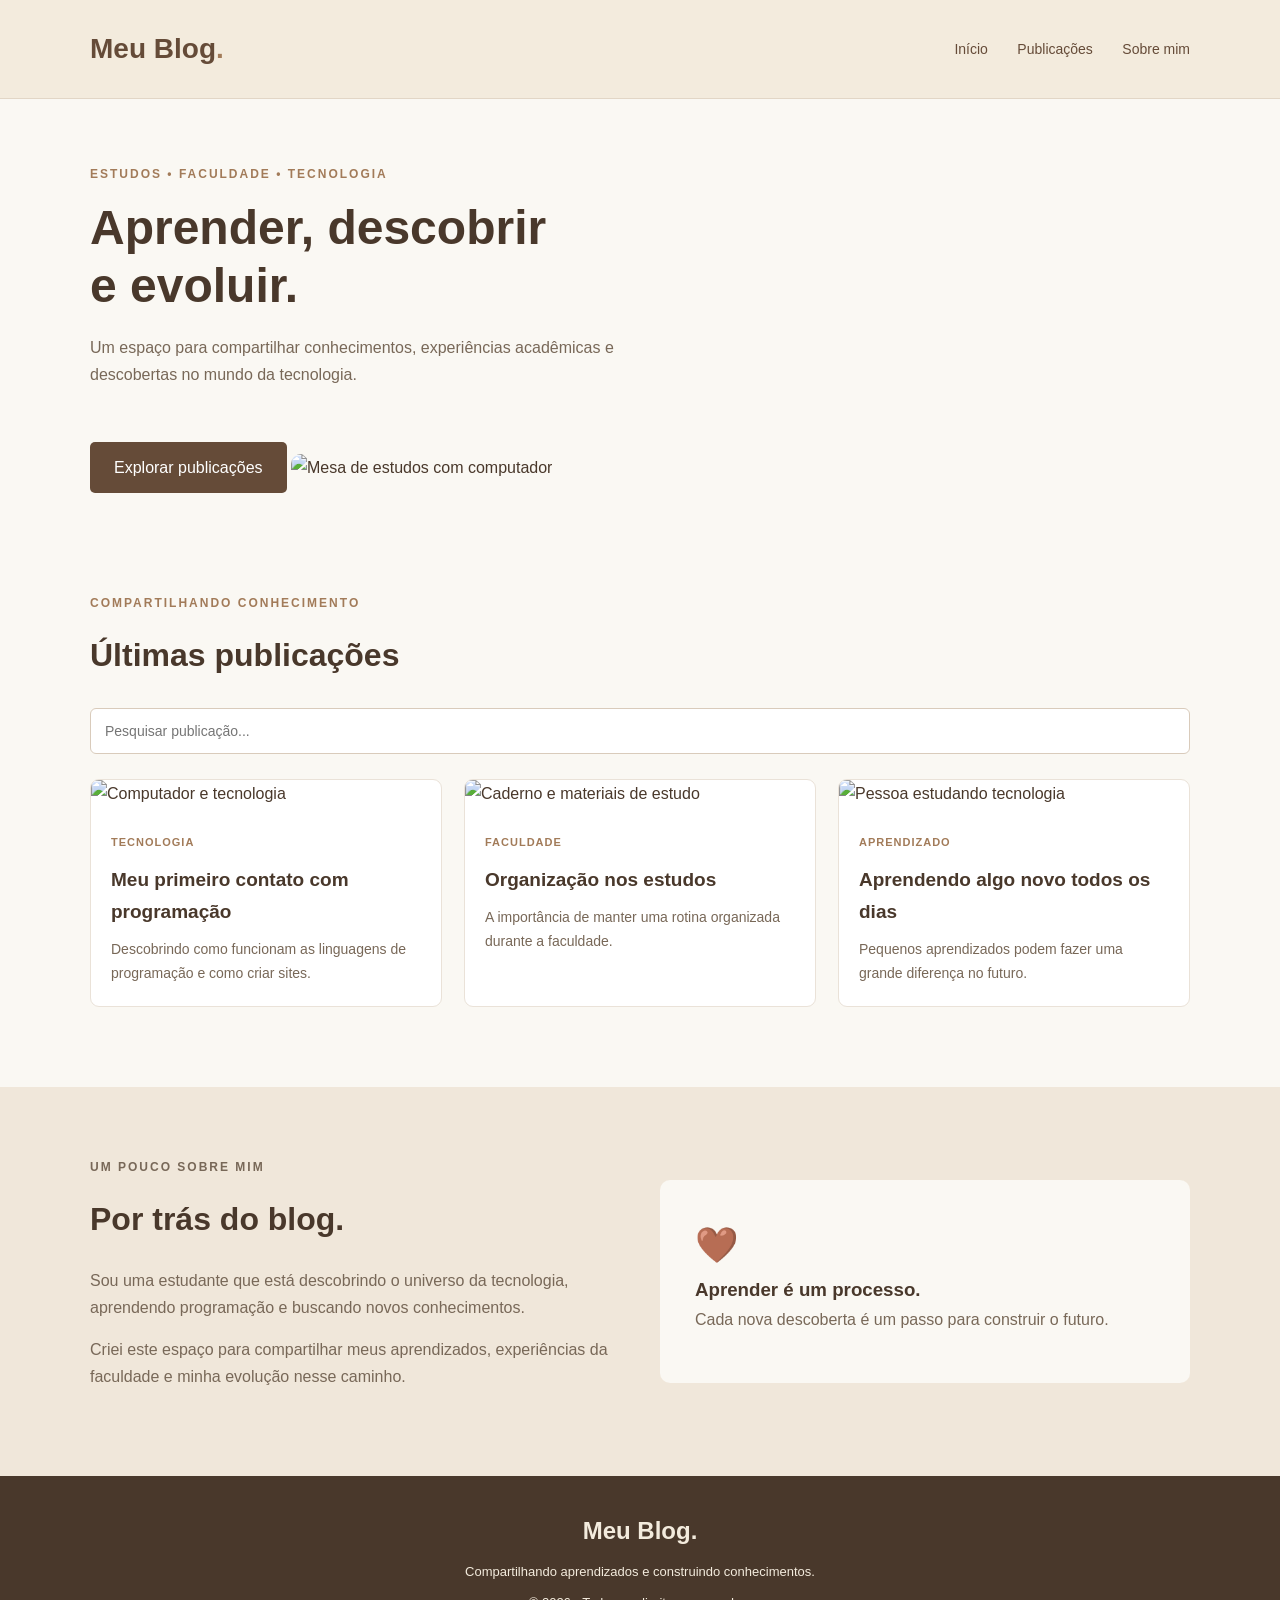
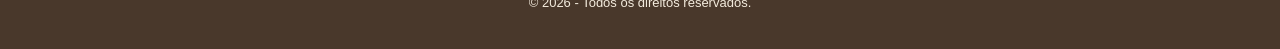
==== index (9).html @ 583e28aa "Add files via upload" ====
<!DOCTYPE html>
<html lang="pt-br">

<head>
    <meta charset="UTF-8">
    <meta name="viewport" content="width=device-width, initial-scale=1.0">

    <title>Meu Blog | Estudos e Tecnologia</title>

    <link rel="stylesheet" href="/style (2).css">
</head>

<body>

    <!-- CABEÇALHO -->
    <header>
        <div class="container menu">
            <h1>Meu Blog<span>.</span></h1>

            <nav>
                <a href="#inicio">Início</a>
                <a href="#publicacoes">Publicações</a>
                <a href="#sobre">Sobre mim</a>
            </nav>
        </div>
    </header>

    <main>

        <!-- APRESENTAÇÃO -->
        <section id="inicio" class="hero container">

            <p class="subtitulo">
                ESTUDOS • FACULDADE • TECNOLOGIA
            </p>

            <h2>
                Aprender, descobrir
                <br>
                e evoluir.
            </h2>

            <p class="descricao">
                Um espaço para compartilhar conhecimentos,
                experiências acadêmicas e descobertas
                no mundo da tecnologia.
            </p>

            <a href="#publicacoes" class="botao">
                Explorar publicações
            </a>

            <img
                src="https://images.unsplash.com/photo-1498050108023-c5249f4df085?w=1200"
                alt="Mesa de estudos com computador"
                class="imagem-capa"
            >

        </section>

        <!-- PUBLICAÇÕES -->
        <section id="publicacoes" class="container publicacoes">

            <div class="titulo-secao">
                <p class="subtitulo">COMPARTILHANDO CONHECIMENTO</p>
                <h2>Últimas publicações</h2>
            </div>

            <input
                type="text"
                id="pesquisa"
                placeholder="Pesquisar publicação..."
            >

            <div class="lista-posts">

                <article class="post">
                    <img
                        src="https://images.unsplash.com/photo-1516321318423-f06f85e504b3?w=800"
                        alt="Computador e tecnologia"
                    >

                    <div class="conteudo-post">
                        <span>TECNOLOGIA</span>
                        <h3>Meu primeiro contato com programação</h3>
                        <p>
                            Descobrindo como funcionam as linguagens
                            de programação e como criar sites.
                        </p>
                    </div>
                </article>

                <article class="post">
                    <img
                        src="https://images.unsplash.com/photo-1434030216411-0b793f4b4173?w=800"
                        alt="Caderno e materiais de estudo"
                    >

                    <div class="conteudo-post">
                        <span>FACULDADE</span>
                        <h3>Organização nos estudos</h3>
                        <p>
                            A importância de manter uma rotina
                            organizada durante a faculdade.
                        </p>
                    </div>
                </article>

                <article class="post">
                    <img
                        src="https://images.unsplash.com/photo-1516321497487-e288fb19713f?w=800"
                        alt="Pessoa estudando tecnologia"
                    >

                    <div class="conteudo-post">
                        <span>APRENDIZADO</span>
                        <h3>Aprendendo algo novo todos os dias</h3>
                        <p>
                            Pequenos aprendizados podem fazer
                            uma grande diferença no futuro.
                        </p>
                    </div>
                </article>

            </div>

            <p id="mensagem-vazia">
                Nenhuma publicação encontrada.
            </p>

        </section>

        <!-- SOBRE MIM -->
        <section id="sobre" class="sobre">

            <div class="container sobre-conteudo">

                <div>
                    <p class="subtitulo">UM POUCO SOBRE MIM</p>

                    <h2>Por trás do blog.</h2>

                    <p>
                        Sou uma estudante que está descobrindo
                        o universo da tecnologia, aprendendo
                        programação e buscando novos conhecimentos.
                    </p>

                    <p>
                        Criei este espaço para compartilhar
                        meus aprendizados, experiências da faculdade
                        e minha evolução nesse caminho.
                    </p>
                </div>

                <div class="sobre-destaque">
                    <span>🤎</span>
                    <h3>Aprender é um processo.</h3>
                    <p>
                        Cada nova descoberta é um passo
                        para construir o futuro.
                    </p>
                </div>

            </div>

        </section>
        

    </main>

    <!-- RODAPÉ -->
    <footer>
        <h2>Meu Blog.</h2>
        <p>Compartilhando aprendizados e construindo conhecimentos.</p>
        <p>© 2026 - Todos os direitos reservados.</p>
    </footer>

    <script src="/script.js"></script>

</body>
</html>
---- style (2).css ----
/* CONFIGURAÇÕES GERAIS */

* {
    margin: 0;
    padding: 0;
    box-sizing: border-box;
    scroll-behavior: smooth;
}

body {
    font-family: Arial, sans-serif;
    background-color: #FAF8F3;
    color: #49382B;
    line-height: 1.7;
}

.container {
    width: 90%;
    max-width: 1100px;
    margin: auto;
}

/* CABEÇALHO */

header {
    background-color: #F3EBDD;
    padding: 25px 0;
    border-bottom: 1px solid #E2D6C6;
}

.menu {
    display: flex;
    justify-content: space-between;
    align-items: center;
}

.menu h1 {
    font-size: 28px;
    color: #654B38;
}

.menu h1 span {
    color: #A27B59;
}

nav a {
    text-decoration: none;
    color: #654B38;
    margin-left: 25px;
    font-size: 14px;
}

nav a:hover {
    color: #A27B59;
}

/* APRESENTAÇÃO */

.hero {
    padding-top: 65px;
    padding-bottom: 60px;
}

.subtitulo {
    color: #A27B59;
    font-size: 12px;
    font-weight: bold;
    letter-spacing: 2px;
    margin-bottom: 15px;
}

.hero h2 {
    font-size: 48px;
    line-height: 1.2;
    color: #49382B;
    margin-bottom: 20px;
}

.descricao {
    max-width: 550px;
    color: #786858;
    margin-bottom: 25px;
}

.botao {
    display: inline-block;
    background-color: #654B38;
    color: white;
    padding: 12px 24px;
    border-radius: 5px;
    text-decoration: none;
    transition: 0.3s;
}

.botao:hover {
    background-color: #947354;
}

.imagem-capa {
    width: 100%;
    height: 350px;
    object-fit: cover;
    border-radius: 10px;
    margin-top: 40px;
}

/* PUBLICAÇÕES */

.publicacoes {
    padding-top: 40px;
    padding-bottom: 80px;
}

.titulo-secao {
    margin-bottom: 25px;
}

.titulo-secao h2 {
    font-size: 32px;
}

#pesquisa {
    width: 100%;
    padding: 14px;
    border: 1px solid #D9CBBB;
    border-radius: 6px;
    background-color: white;
    margin-bottom: 25px;
    font-size: 14px;
}

.lista-posts {
    display: grid;
    grid-template-columns: repeat(3, 1fr);
    gap: 22px;
}

.post {
    background-color: #FFFFFF;
    border: 1px solid #EAE2D8;
    border-radius: 9px;
    overflow: hidden;
    transition: 0.3s;
}

.post:hover {
    transform: translateY(-5px);
}

.post img {
    width: 100%;
    height: 180px;
    object-fit: cover;
}

.conteudo-post {
    padding: 20px;
}

.conteudo-post span {
    color: #A27B59;
    font-size: 11px;
    font-weight: bold;
    letter-spacing: 1px;
}

.conteudo-post h3 {
    margin: 10px 0;
    font-size: 19px;
}

.conteudo-post p {
    color: #786858;
    font-size: 14px;
}

#mensagem-vazia {
    display: none;
    color: #786858;
    padding: 20px 0;
}

/* SOBRE MIM */

.sobre {
    background-color: #F0E7DA;
    padding: 70px 0;
}

.sobre-conteudo {
    display: grid;
    grid-template-columns: 1fr 1fr;
    gap: 40px;
    align-items: center;
}

.sobre h2 {
    font-size: 32px;
    margin-bottom: 20px;
}

.sobre p {
    color: #786858;
    margin-bottom: 15px;
}

.sobre-destaque {
    background-color: #FAF8F3;
    padding: 35px;
    border-radius: 10px;
}

.sobre-destaque span {
    font-size: 35px;
}

/* RODAPÉ */

footer {
    background-color: #49382B;
    color: #F3EBDD;
    text-align: center;
    padding: 35px 20px;
}

footer h2 {
    margin-bottom: 10px;
}

footer p {
    font-size: 13px;
    margin-top: 8px;
}

/* RESPONSIVIDADE */

@media (max-width: 750px) {

    .menu {
        flex-direction: column;
        gap: 15px;
    }

    nav a {
        margin: 8px;
    }

    .hero h2 {
        font-size: 36px;
    }

    .lista-posts {
        grid-template-columns: 1fr;
    }

    .sobre-conteudo {
        grid-template-columns: 1fr;
    }

    .imagem-capa {
        height: 230px;
    }
}

/* FORMULÁRIO DE PUBLICAÇÃO */

.formulario-blog {
    background-color: #F3EBDD;
    padding: 25px;
    border-radius: 10px;
    margin-bottom: 30px;
    border: 1px solid #E2D6C6;
}

.formulario-blog h3 {
    margin-bottom: 20px;
}

#form-blog {
    display: flex;
    flex-direction: column;
    gap: 12px;
}

#form-blog input,
#form-blog textarea {
    width: 100%;
    padding: 13px;
    border: 1px solid #D9CBBB;
    border-radius: 6px;
    font-family: Arial, sans-serif;
    font-size: 14px;
}

#form-blog textarea {
    min-height: 100px;
    resize: vertical;
}

#form-blog button {
    padding: 12px;
    border: none;
    border-radius: 5px;
    cursor: pointer;
    background-color: #654B38;
    color: white;
    transition: 0.3s;
}

#form-blog button:hover {
    background-color: #947354;
}

/* BOTÕES DOS POSTS */

.btn-editar,
.btn-excluir {
    padding: 9px 15px;
    border: none;
    border-radius: 5px;
    cursor: pointer;
    margin-top: 15px;
    margin-right: 8px;
    color: white;
}

.btn-editar {
    background-color: #A27B59;
}

.btn-excluir {
    background-color: #9C4949;
}

.btn-editar:hover {
    background-color: #806044;
}

.btn-excluir:hover {
    background-color: #783333;
}

/* RESPONSIVIDADE */

@media (max-width: 750px) {

    .formulario-blog {
        padding: 18px;
    }

}
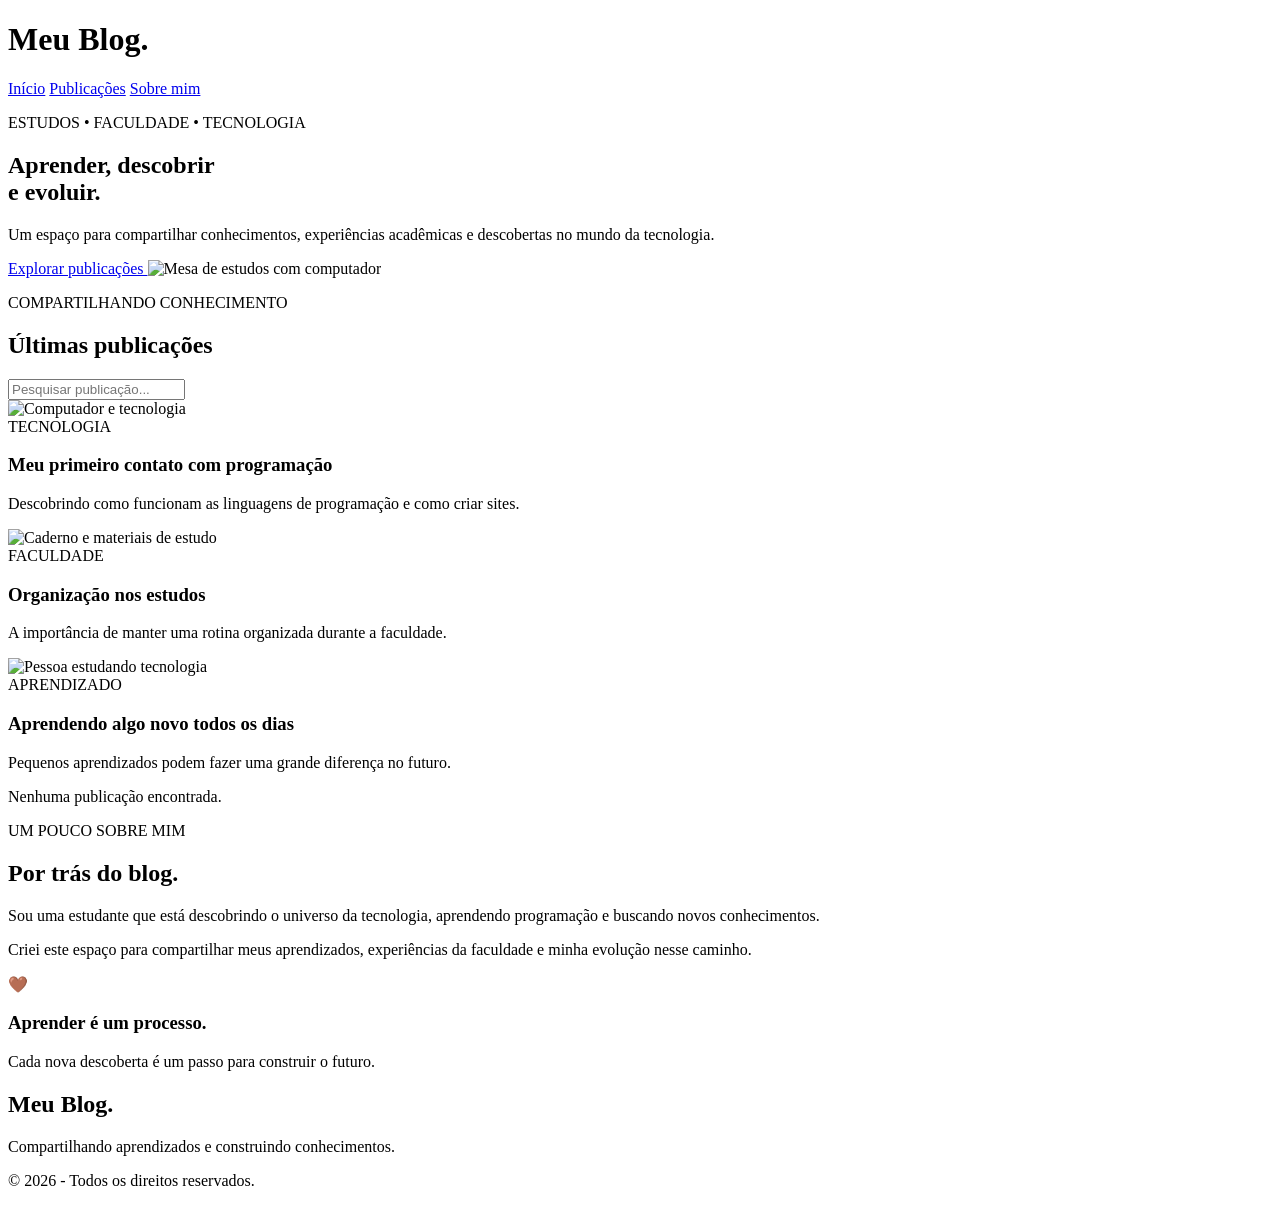
==== commit d44f37dc: "Add files via upload" ====
--- a/index (9).html
+++ b/index (9).html
@@ -7,7 +7,7 @@
 
     <title>Meu Blog | Estudos e Tecnologia</title>
 
-    <link rel="stylesheet" href="/style (2).css">
+    <link rel="stylesheet" href="/trabalho/style (2).css">
 </head>
 
 <body>
@@ -176,7 +176,7 @@
         <p>© 2026 - Todos os direitos reservados.</p>
     </footer>
 
-    <script src="/script.js"></script>
+    <script src="/trabalho/script.js"></script>
 
 </body>
 </html>
